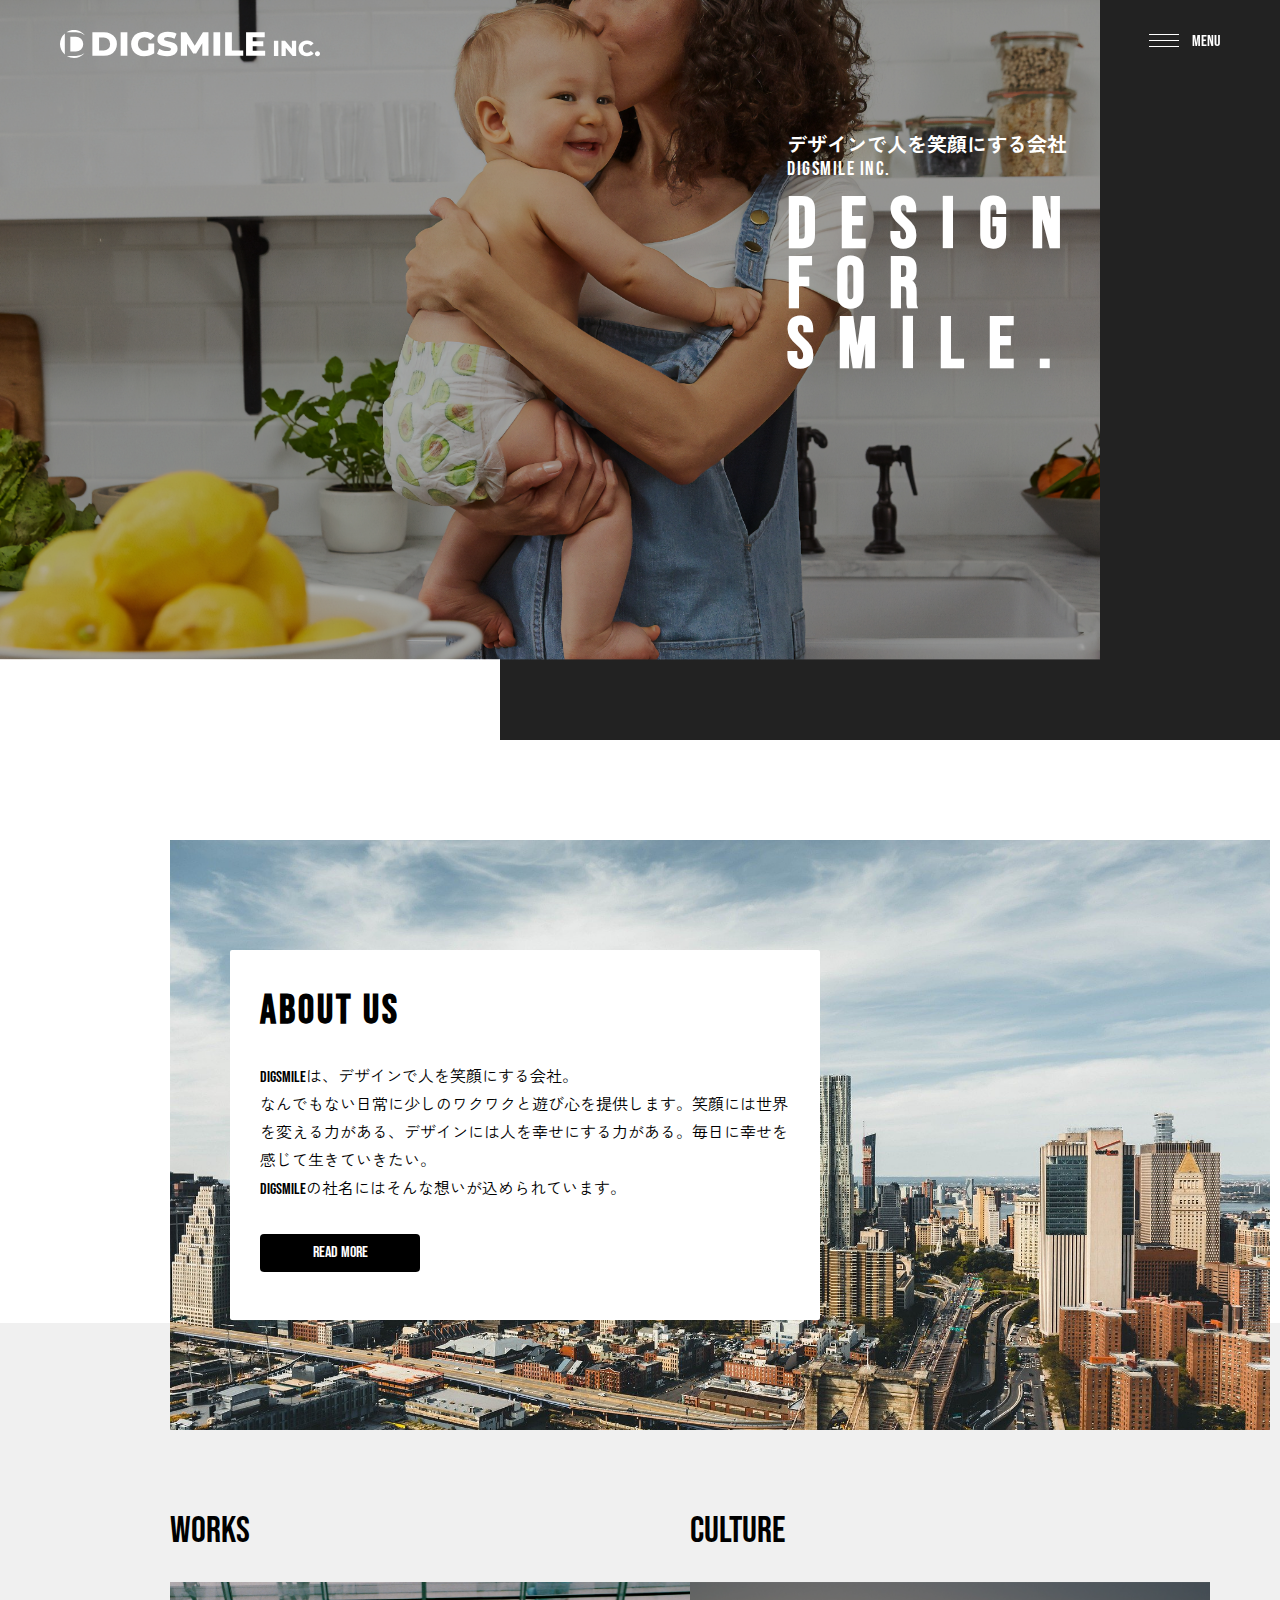
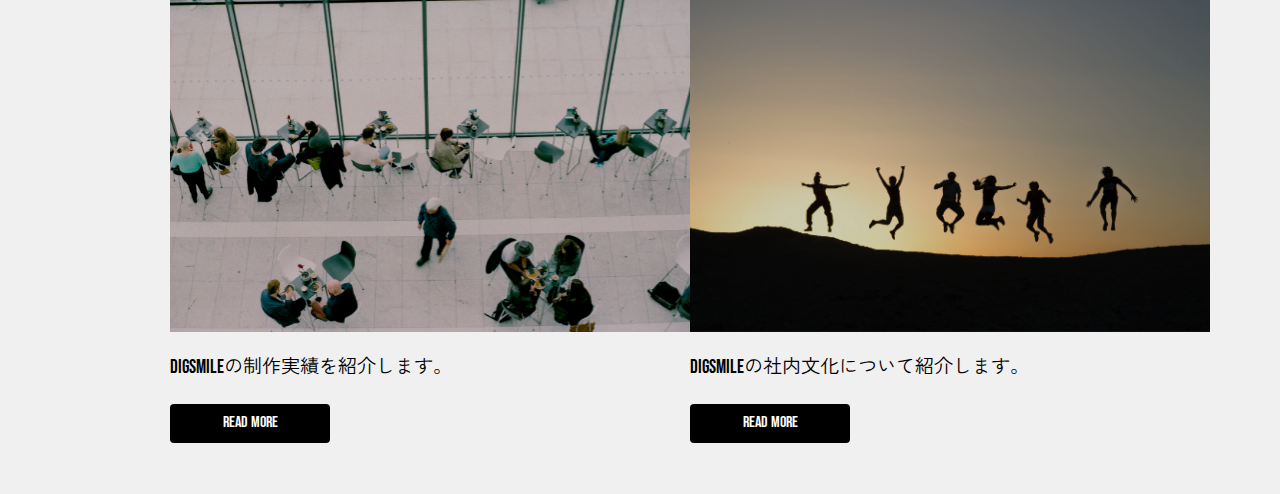
==== index.html @ 046fe5c2 "worksとcultureの完了" ====
<!DOCTYPE html>
<html lang="ja">
<head>
  <meta charset="UTF-8">
  <meta http-equiv="X-UA-Compatible" content="IE=edge">
  <meta name="viewport" content="width=device-width, initial-scale=1.0">
  <link rel="stylesheet" href="css/destyle.css">
  <link rel="stylesheet" href="css/style.css">
  <script src="https://ajax.googleapis.com/ajax/libs/jquery/3.4.1/jquery.min.js"></script>
  <link rel="preconnect" href="https://fonts.googleapis.com">
  <link rel="preconnect" href="https://fonts.gstatic.com" crossorigin>
  <link href="https://fonts.googleapis.com/css2?family=Bebas+Neue&family=Zen+Kaku+Gothic+New:wght@300&display=swap" rel="stylesheet">
  <script src="js/script.js"></script>
  <title></title>
</head>
<body>
  <header>
    <div id="header" class="header">
      <div class="site_logo">
        <img src="image/logo.svg" alt="">
      </div>
      <div class="menu">
        <div class="hanburger_menu" id="hanburger_menu">
          <span></span>
          <span></span>
          <span></span>
        </div>
        <p>MENU</p>
      </div>
    </div>
  </header>
  <section id="mainvisual" class="mainvisual">
    <div class="mainvisual_left_img">
      <div class="mainvisual_img">
        <img src="image/the-honest-company-uM-WXMr-3.png" alt="">
      </div>
    </div>
    <div class="mainvisual_right">
    </div>
    <div class="mainvisual_text" id="mainvisual_text">
      <p>デザインで人を笑顔にする会社</p>
      <p>DIGSMILE INC.</p>
      <h1>
        DESIGN<br>
        FOR<br>
        SMILE.
      </h1>
    </div>
  </section>
  <main>
    <section id="about" class="about">
      <div class="about_cotainer">
        <div class="about_content">
          <h1>ABOUT US</h1>
          <p>
            DIGSMILEは、デザインで人を笑顔にする会社。<br>
            なんでもない日常に少しのワクワクと遊び心を提供します。笑顔には世界を変える力がある、デザインには人を幸せにする力がある。毎日に幸せを感じて生きていきたい。<br>
            DIGSMILEの社名にはそんな想いが込められています。
          </p>
          <a href="">READ MORE</a>
        </div>
      </div>
      <div class="backgroud_beige"></div>
    </section>
    <section id="works_culture" class="works_culture">
      <div class="works_culture_content">
        <div class="works">
          <h1>WORKS</h1>
          <a href="" class="image_a" id="image_a"><img src="image/work.svg" alt=""></a>
          <p>DIGSMILEの制作実績を紹介します。</p>
          <a href="" class="read_more_btn" id="read_more_btn">READ MORE</a>
        </div>
        <div class="culture">
          <h1>CULTURE</h1>
          <a href="" class="image_a" id="image_a"><img src="image/culture.svg" alt=""></a>
          <p>DIGSMILEの社内文化について紹介します。</p>
          <a href="" class="read_more_btn" id="read_more_btn">READ MORE</a>
        </div>
      </div>
    </section>
  </main>
</body>
</html>
---- css/destyle.css ----
/*! destyle.css v4.0.0 | MIT License | https://github.com/nicolas-cusan/destyle.css */

/* Reset box-model and set borders */
/* ============================================ */

*,
::before,
::after {
  box-sizing: border-box;
  border-style: solid;
  border-width: 0;
}

/* Document */
/* ============================================ */

/**
 * 1. Correct the line height in all browsers.
 * 2. Prevent adjustments of font size after orientation changes in iOS.
 * 3. Remove gray overlay on links for iOS.
 */

html {
  line-height: 1.15; /* 1 */
  -webkit-text-size-adjust: 100%; /* 2 */
  -webkit-tap-highlight-color: transparent; /* 3*/
}

/* Sections */
/* ============================================ */

/**
 * Remove the margin in all browsers.
 */

body {
  margin: 0;
}

/**
 * Render the `main` element consistently in IE.
 */

main {
  display: block;
}

/* Vertical rhythm */
/* ============================================ */

p,
table,
blockquote,
address,
pre,
iframe,
form,
figure,
dl {
  margin: 0;
}

/* Headings */
/* ============================================ */

h1,
h2,
h3,
h4,
h5,
h6 {
  font-size: inherit;
  font-weight: inherit;
  margin: 0;
}

/* Lists (enumeration) */
/* ============================================ */

ul,
ol {
  margin: 0;
  padding: 0;
  list-style: none;
}

/* Lists (definition) */
/* ============================================ */

dt {
  font-weight: bold;
}

dd {
  margin-left: 0;
}

/* Grouping content */
/* ============================================ */

/**
 * 1. Add the correct box sizing in Firefox.
 * 2. Show the overflow in Edge and IE.
 */

hr {
  box-sizing: content-box; /* 1 */
  height: 0; /* 1 */
  overflow: visible; /* 2 */
  border-top-width: 1px;
  margin: 0;
  clear: both;
  color: inherit;
}

/**
 * 1. Correct the inheritance and scaling of font size in all browsers.
 * 2. Correct the odd `em` font sizing in all browsers.
 */

pre {
  font-family: monospace, monospace; /* 1 */
  font-size: inherit; /* 2 */
}

address {
  font-style: inherit;
}

/* Text-level semantics */
/* ============================================ */

/**
 * Remove the gray background on active links in IE 10.
 */

a {
  background-color: transparent;
  text-decoration: none;
  color: inherit;
}

/**
 * 1. Remove the bottom border in Chrome 57-
 * 2. Add the correct text decoration in Chrome, Edge, IE, Opera, and Safari.
 */

abbr[title] {
  text-decoration: underline dotted; /* 2 */
}

/**
 * Add the correct font weight in Chrome, Edge, and Safari.
 */

b,
strong {
  font-weight: bolder;
}

/**
 * 1. Correct the inheritance and scaling of font size in all browsers.
 * 2. Correct the odd `em` font sizing in all browsers.
 */

code,
kbd,
samp {
  font-family: monospace, monospace; /* 1 */
  font-size: inherit; /* 2 */
}

/**
 * Add the correct font size in all browsers.
 */

small {
  font-size: 80%;
}

/**
 * Prevent `sub` and `sup` elements from affecting the line height in
 * all browsers.
 */

sub,
sup {
  font-size: 75%;
  line-height: 0;
  position: relative;
  vertical-align: baseline;
}

sub {
  bottom: -0.25em;
}

sup {
  top: -0.5em;
}

/* Replaced content */
/* ============================================ */

/**
 * Prevent vertical alignment issues.
 */

svg,
img,
embed,
object,
iframe {
  vertical-align: bottom;
}

/* Forms */
/* ============================================ */

/**
 * Reset form fields to make them styleable.
 * 1. Make form elements stylable across systems iOS especially.
 * 2. Inherit text-transform from parent.
 */

button,
input,
optgroup,
select,
textarea {
  -webkit-appearance: none; /* 1 */
  appearance: none;
  vertical-align: middle;
  color: inherit;
  font: inherit;
  background: transparent;
  padding: 0;
  margin: 0;
  border-radius: 0;
  text-align: inherit;
  text-transform: inherit; /* 2 */
}

/**
 * Correct cursors for clickable elements.
 */

button,
[type="button"],
[type="reset"],
[type="submit"] {
  cursor: pointer;
}

button:disabled,
[type="button"]:disabled,
[type="reset"]:disabled,
[type="submit"]:disabled {
  cursor: default;
}

/**
 * Improve outlines for Firefox and unify style with input elements & buttons.
 */

:-moz-focusring {
  outline: auto;
}

select:disabled {
  opacity: inherit;
}

/**
 * Remove padding
 */

option {
  padding: 0;
}

/**
 * Reset to invisible
 */

fieldset {
  margin: 0;
  padding: 0;
  min-width: 0;
}

legend {
  padding: 0;
}

/**
 * Add the correct vertical alignment in Chrome, Firefox, and Opera.
 */

progress {
  vertical-align: baseline;
}

/**
 * Remove the default vertical scrollbar in IE 10+.
 */

textarea {
  overflow: auto;
}

/**
 * Correct the cursor style of increment and decrement buttons in Chrome.
 */

[type="number"]::-webkit-inner-spin-button,
[type="number"]::-webkit-outer-spin-button {
  height: auto;
}

/**
 * Correct the outline style in Safari.
 */

[type="search"] {
  outline-offset: -2px; /* 1 */
}

/**
 * Remove the inner padding in Chrome and Safari on macOS.
 */

[type="search"]::-webkit-search-decoration {
  -webkit-appearance: none;
}

/**
 * 1. Correct the inability to style clickable types in iOS and Safari.
 * 2. Fix font inheritance.
 */

::-webkit-file-upload-button {
  -webkit-appearance: button; /* 1 */
  font: inherit; /* 2 */
}

/**
 * Fix appearance for Firefox
 */
[type="number"] {
  -moz-appearance: textfield;
}

/**
 * Clickable labels
 */

label[for] {
  cursor: pointer;
}

/* Interactive */
/* ============================================ */

/*
 * Add the correct display in Edge, IE 10+, and Firefox.
 */

details {
  display: block;
}

/*
 * Add the correct display in all browsers.
 */

summary {
  display: list-item;
}

/*
 * Remove outline for editable content.
 */

[contenteditable]:focus {
  outline: auto;
}

/* Tables */
/* ============================================ */

/**
1. Correct table border color inheritance in all Chrome and Safari.
*/

table {
  border-color: inherit; /* 1 */
  border-collapse: collapse;
}

caption {
  text-align: left;
}

td,
th {
  vertical-align: top;
  padding: 0;
}

th {
  text-align: left;
  font-weight: bold;
}
---- css/style.css ----
body {
  font-family: "Bebas Neue", "Zen Kaku Gothic New", sans-serif, cursive;
}

.header {
  display: flex;
  position: fixed;
  z-index: 20;
  width: 100%;
  padding: 30px 60px;
}
.header .menu {
  width: 74px;
  margin-left: auto;
  display: flex;
}
.header .menu .hanburger_menu {
  display: block;
  width: 30px;
  height: 20px;
  position: relative;
  transition: 0.5s;
}
.header .menu .hanburger_menu span {
  width: 30px;
  height: 1px;
  background-color: #fff;
  position: absolute;
  left: 3px;
}
.header .menu .hanburger_menu span:nth-child(1) {
  top: 4px;
}
.header .menu .hanburger_menu span:nth-child(2) {
  top: 10px;
}
.header .menu .hanburger_menu span:nth-child(3) {
  top: 16px;
}
.header .menu p {
  line-height: 24px;
  height: 30px;
  color: white;
  margin-left: 16px;
}

.mainvisual {
  position: relative;
}
.mainvisual .mainvisual_left_img {
  width: 1100px;
  height: 740px;
  position: relative;
  z-index: 10;
  overflow: hidden;
}
.mainvisual .mainvisual_left_img .mainvisual_img {
  position: relative;
  width: 100%;
  height: 659px;
}
.mainvisual .mainvisual_left_img .mainvisual_img img {
  width: 100%;
  transform: scale(1.13);
  object-position: left 0px top 33px;
  position: relative;
}
.mainvisual .mainvisual_left_img .mainvisual_img::after {
  content: "";
  position: absolute;
  top: 0;
  left: 0;
  right: 0;
  bottom: 0;
  background-color: rgba(0, 0, 0, 0.3);
}
.mainvisual .mainvisual_right {
  z-index: 9;
  position: absolute;
  background: #222222;
  width: 780px;
  height: 740px;
  right: 0;
  top: 0;
}
.mainvisual .mainvisual_text {
  margin-top: 135px;
  margin-right: 194px;
  position: absolute;
  z-index: 11;
  color: white;
  right: 0;
  top: 0;
}
.mainvisual .mainvisual_text p:nth-child(1) {
  font-size: 1.25rem;
  font-weight: bold;
}
.mainvisual .mainvisual_text p:nth-child(2) {
  margin-bottom: 15px;
  font-size: 1.25rem;
  letter-spacing: 1.5px;
}
.mainvisual .mainvisual_text h1 {
  font-size: 4.5rem;
  line-height: 60px;
  letter-spacing: 24px;
  font-weight: revert;
}

.about {
  padding: 0 170px;
  margin-top: 100px;
  position: relative;
}
.about .about_cotainer {
  background-image: url("../image/skyline-4582510_1920.png");
  width: 1100px;
  height: 590px;
  padding: 110px 60px 0 60px;
}
.about .about_cotainer .about_content {
  border-radius: 2px;
  padding: 38px 30px;
  width: 590px;
  height: 370px;
  background: white;
}
.about .about_cotainer .about_content h1 {
  font-size: 2.5rem;
  letter-spacing: 3px;
  font-weight: revert;
  margin-bottom: 30px;
}
.about .about_cotainer .about_content p {
  margin-bottom: 30px;
  line-height: 28px;
}
.about .about_cotainer .about_content a {
  border-radius: 4px;
  width: 160px;
  background: black;
  color: white;
  display: block;
  padding: 10px 0;
  text-align: center;
}
.about .backgroud_beige {
  position: absolute;
  width: 1440px;
  height: 771px;
  background: #F0F0F0;
  left: 0;
  top: 483px;
  z-index: -1;
}

.works_culture {
  padding: 80px 170px 0 170px;
}
.works_culture .works_culture_content {
  display: flex;
  justify-content: space-between;
}
.works_culture .works_culture_content .works h1, .works_culture .works_culture_content .culture h1 {
  font-size: 2.3rem;
  margin-bottom: 30px;
}
.works_culture .works_culture_content .works p, .works_culture .works_culture_content .culture p {
  margin: 25px 0;
  font-size: 1.2rem;
}
.works_culture .works_culture_content .read_more_btn {
  border-radius: 4px;
  width: 160px;
  background: black;
  color: white;
  display: block;
  padding: 10px 0;
  text-align: center;
}/*# sourceMappingURL=style.css.map */
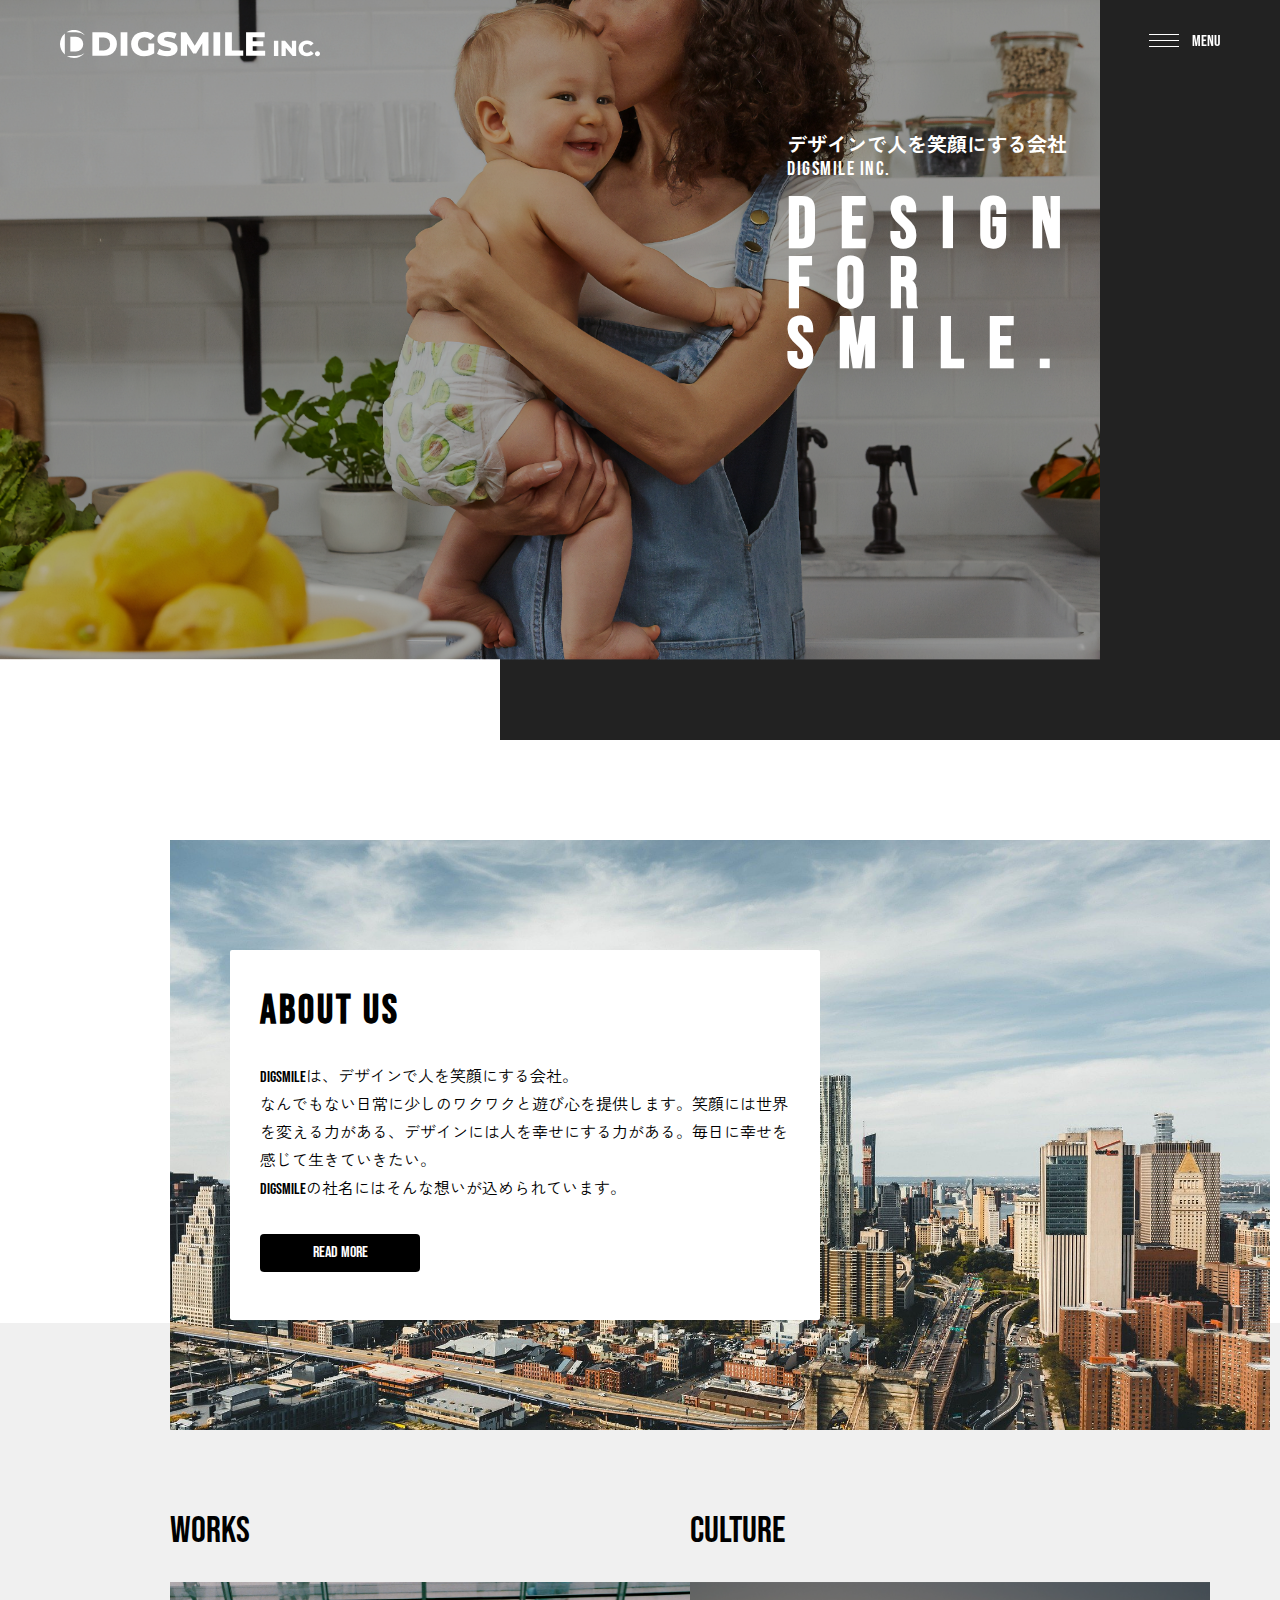
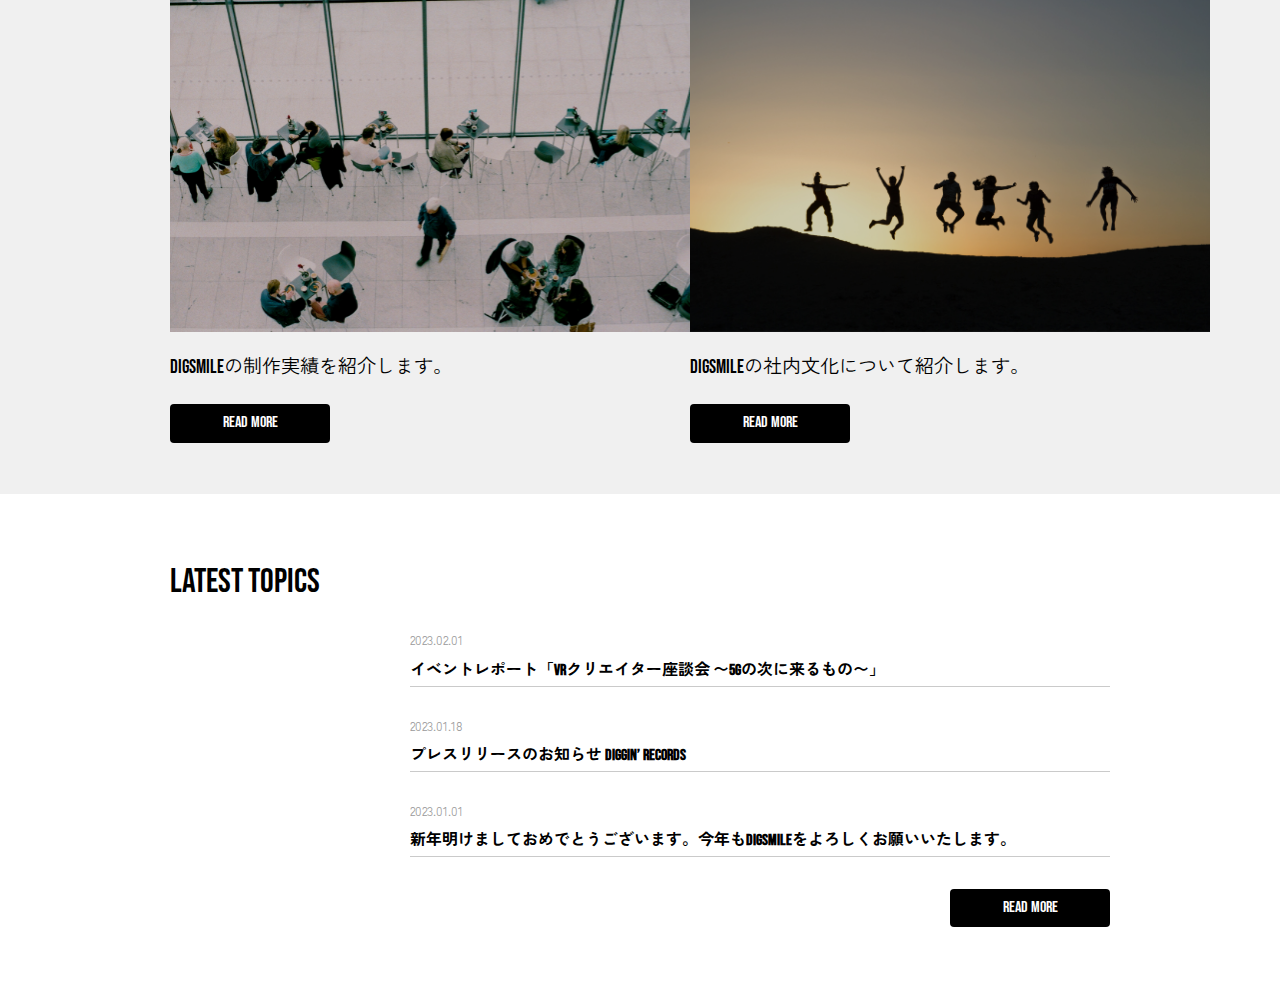
==== commit 5fdcb087: "topicsの部分完成" ====
--- a/index.html
+++ b/index.html
@@ -78,6 +78,24 @@
         </div>
       </div>
     </section>
+    <section id="latest_topics" class="latest_topics">
+      <h1 class="latest_topics_title">LATEST TOPICS</h1>
+      <div class="topics">
+        <div class="topic">
+          <p class="date">2023.02.01</p>
+          <p class="topic_content">イベントレポート「VRクリエイター座談会 〜5Gの次に来るもの〜」</p>
+        </div>
+        <div class="topic">
+          <p class="date">2023.01.18</p>
+          <p class="topic_content">プレスリリースのお知らせ DIGGIN’ RECORDS</p>
+        </div>
+        <div class="topic">
+          <p class="date">2023.01.01</p>
+          <p class="topic_content">新年明けましておめでとうございます。今年もDIGSMILEをよろしくお願いいたします。</p>
+        </div>
+      </div>
+      <a href="" class="read_more_btn">READ MORE</a>
+    </section>
   </main>
 </body>
 </html>--- a/css/style.css
+++ b/css/style.css
@@ -178,4 +178,39 @@
   display: block;
   padding: 10px 0;
   text-align: center;
+}
+
+.latest_topics {
+  padding: 120px 170px 60px 170px;
+}
+.latest_topics .latest_topics_title {
+  font-size: 2.1rem;
+  margin-bottom: 32px;
+}
+.latest_topics .topics {
+  width: 700px;
+  text-align: left;
+  margin-left: auto;
+}
+.latest_topics .topics .date {
+  font-family: "Zen Kaku Gothic New";
+  color: #999999;
+  margin-bottom: 14px;
+  font-size: 0.8rem;
+}
+.latest_topics .topics .topic_content {
+  padding-bottom: 5px;
+  font-weight: bold;
+  border-bottom: 1px solid #cacaca;
+  margin-bottom: 32px;
+}
+.latest_topics .read_more_btn {
+  margin-left: auto;
+  border-radius: 4px;
+  width: 160px;
+  background: black;
+  color: white;
+  display: block;
+  padding: 10px 0;
+  text-align: center;
 }/*# sourceMappingURL=style.css.map */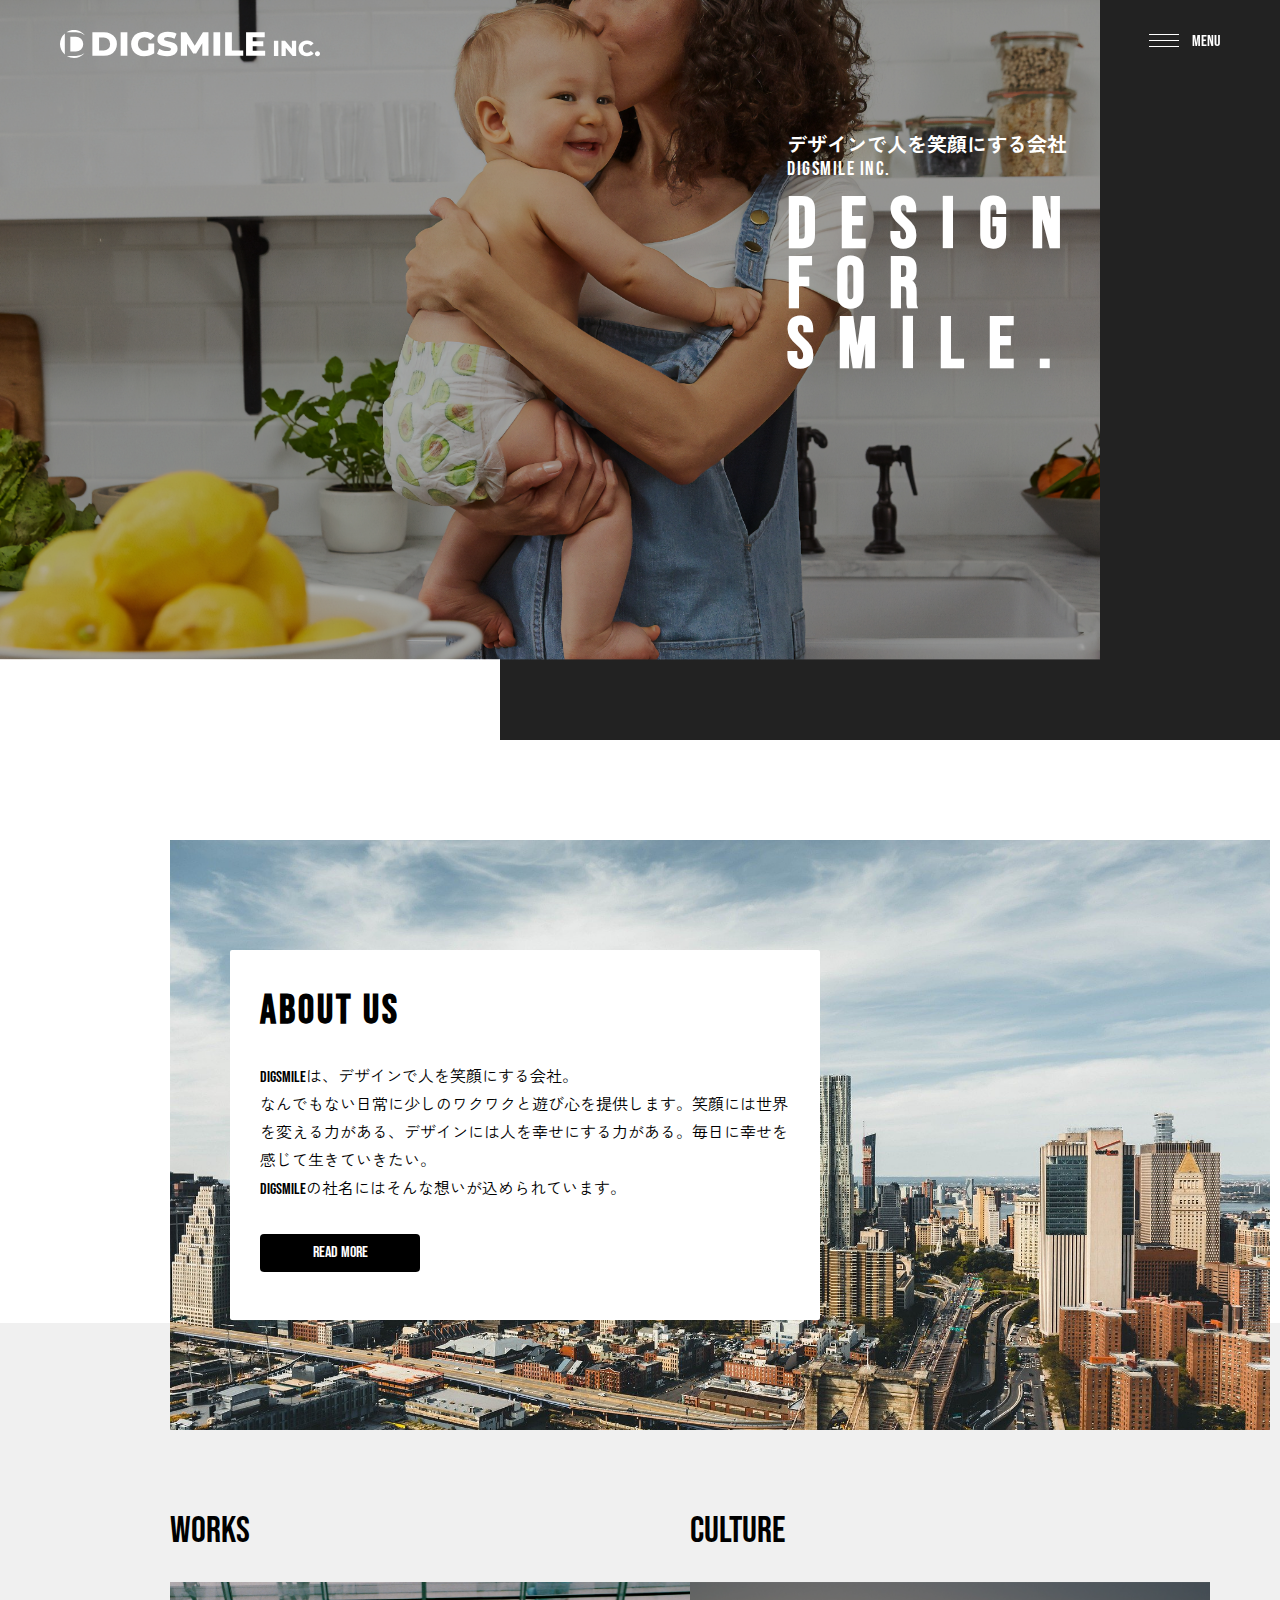
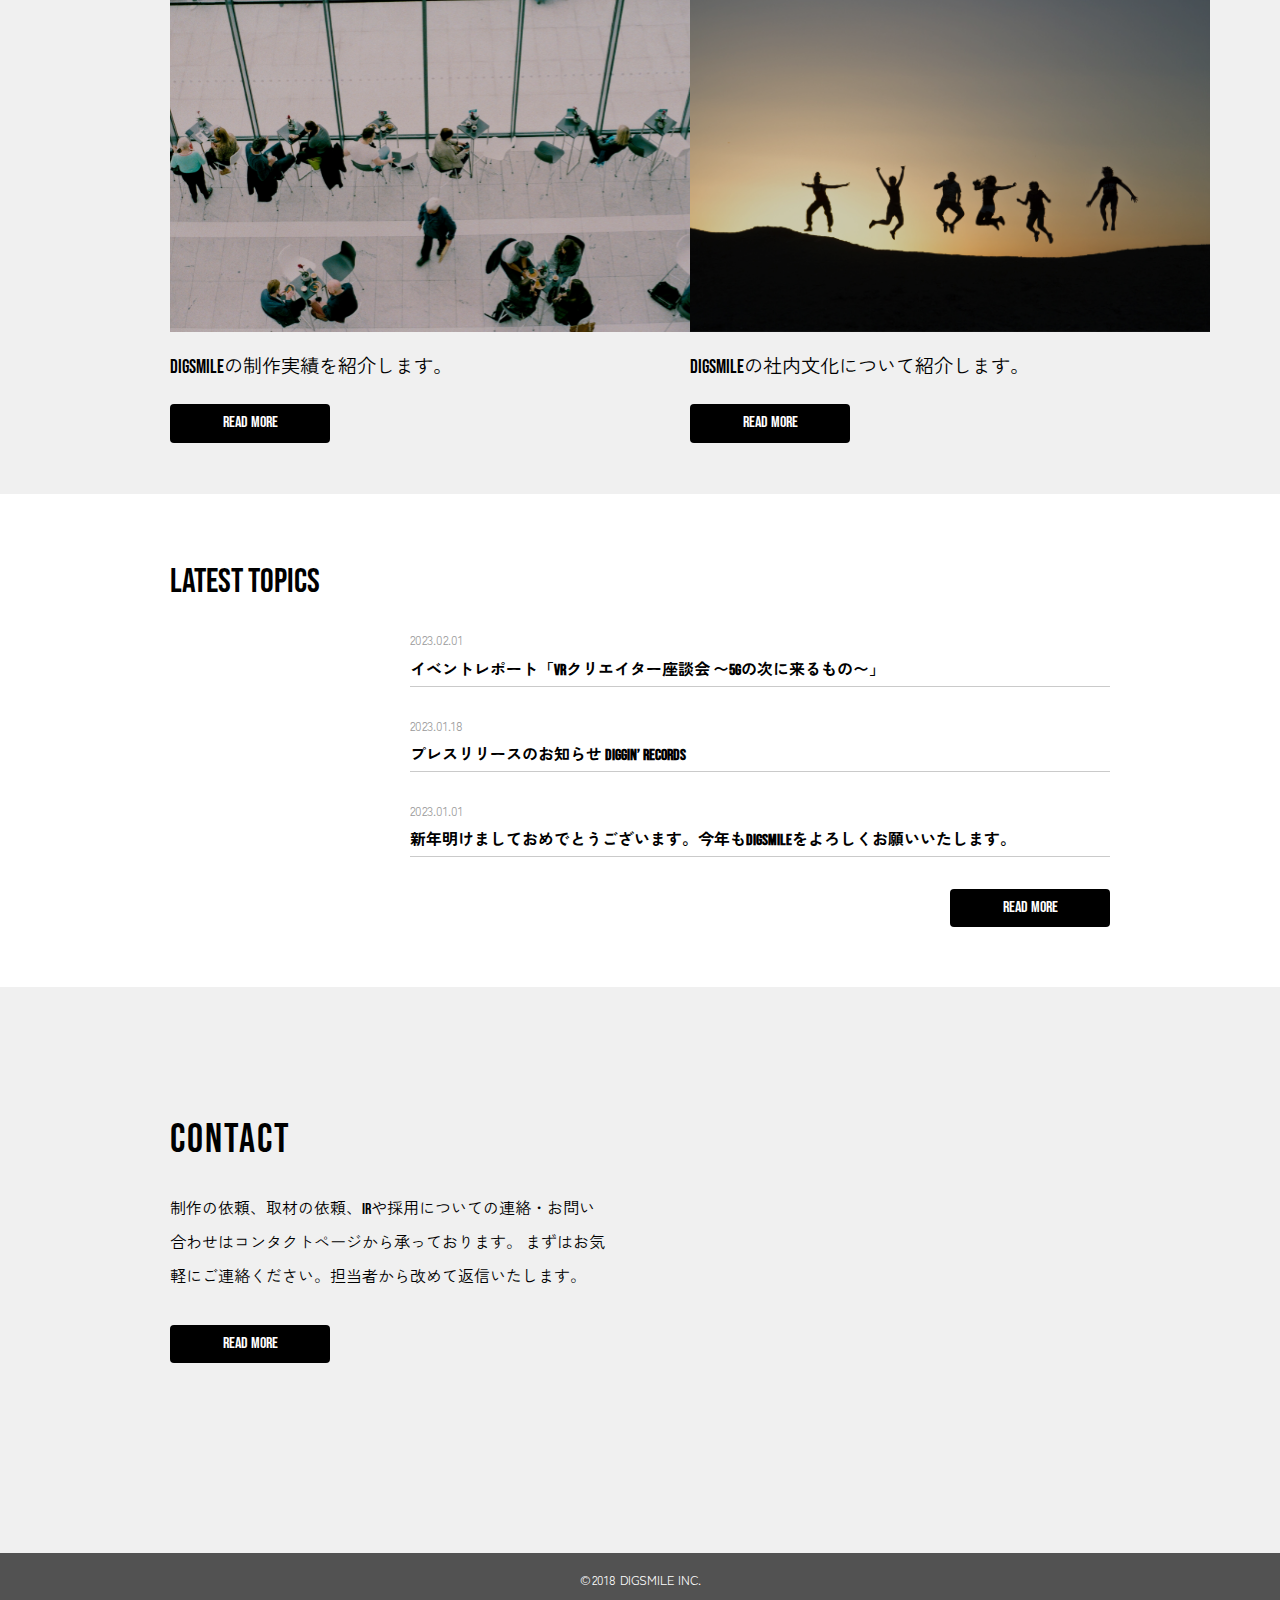
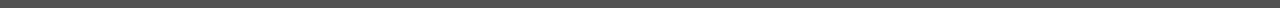
==== commit ee5c13cd: "contact部分の完成部分の完成" ====
--- a/index.html
+++ b/index.html
@@ -57,7 +57,7 @@
             なんでもない日常に少しのワクワクと遊び心を提供します。笑顔には世界を変える力がある、デザインには人を幸せにする力がある。毎日に幸せを感じて生きていきたい。<br>
             DIGSMILEの社名にはそんな想いが込められています。
           </p>
-          <a href="">READ MORE</a>
+          <a href="" class="read_more_btn">READ MORE</a>
         </div>
       </div>
       <div class="backgroud_beige"></div>
@@ -96,6 +96,22 @@
       </div>
       <a href="" class="read_more_btn">READ MORE</a>
     </section>
+    <section id="contact" class="contact">
+      <div class="contact_left">
+        <h1>CONTACT</h1>
+        <p>制作の依頼、取材の依頼、IRや採用についての連絡・お問い合わせはコンタクトページから承っております。
+          まずはお気軽にご連絡ください。担当者から改めて返信いたします。</p>
+          <a href="" class="read_more_btn">READ MORE</a>
+      </div>
+      <div class="contact_right">
+        <img src="image/contact_img.svg" alt="">
+      </div>
+    </section>
   </main>
+  <footer>
+    <div id="footer" class="footer">
+      <p>©2018 DIGSMILE INC.</p>
+    </div>
+  </footer>
 </body>
 </html>--- a/css/style.css
+++ b/css/style.css
@@ -213,4 +213,42 @@
   display: block;
   padding: 10px 0;
   text-align: center;
+}
+
+.contact {
+  padding: 60px 170px 120px 170px;
+  background: #F0F0F0;
+  display: flex;
+  justify-content: space-between;
+}
+.contact .contact_left {
+  width: 440px;
+  padding: 70px 0;
+}
+.contact .contact_left h1 {
+  font-size: 2.5rem;
+  letter-spacing: 2px;
+  margin-bottom: 30px;
+}
+.contact .contact_left P {
+  margin-bottom: 30px;
+  line-height: 34px;
+}
+.contact .contact_left a {
+  border-radius: 4px;
+  width: 160px;
+  background: black;
+  color: white;
+  display: block;
+  padding: 10px 0;
+  text-align: center;
+}
+
+.footer p {
+  text-align: center;
+  padding: 20px 0;
+  background: #525252;
+  color: white;
+  font-family: "Zen Kaku Gothic New";
+  font-size: 0.8rem;
 }/*# sourceMappingURL=style.css.map */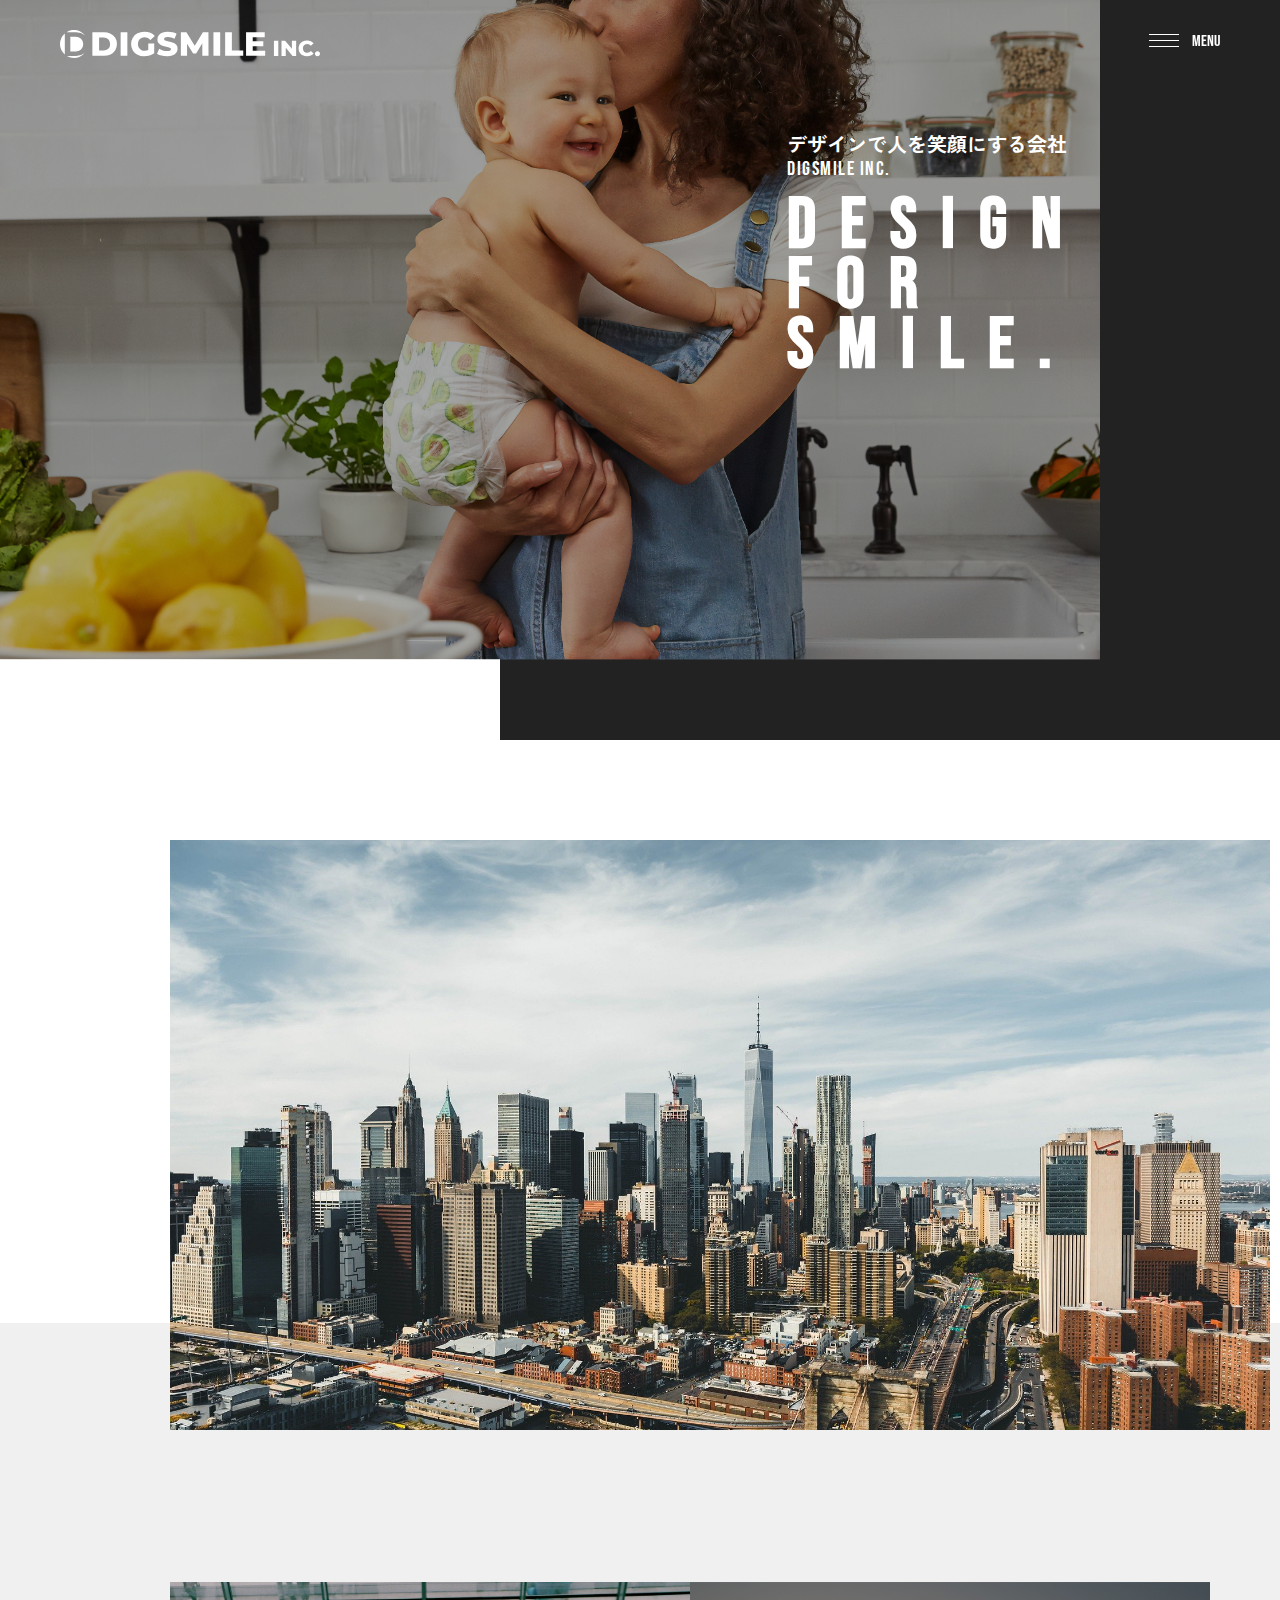
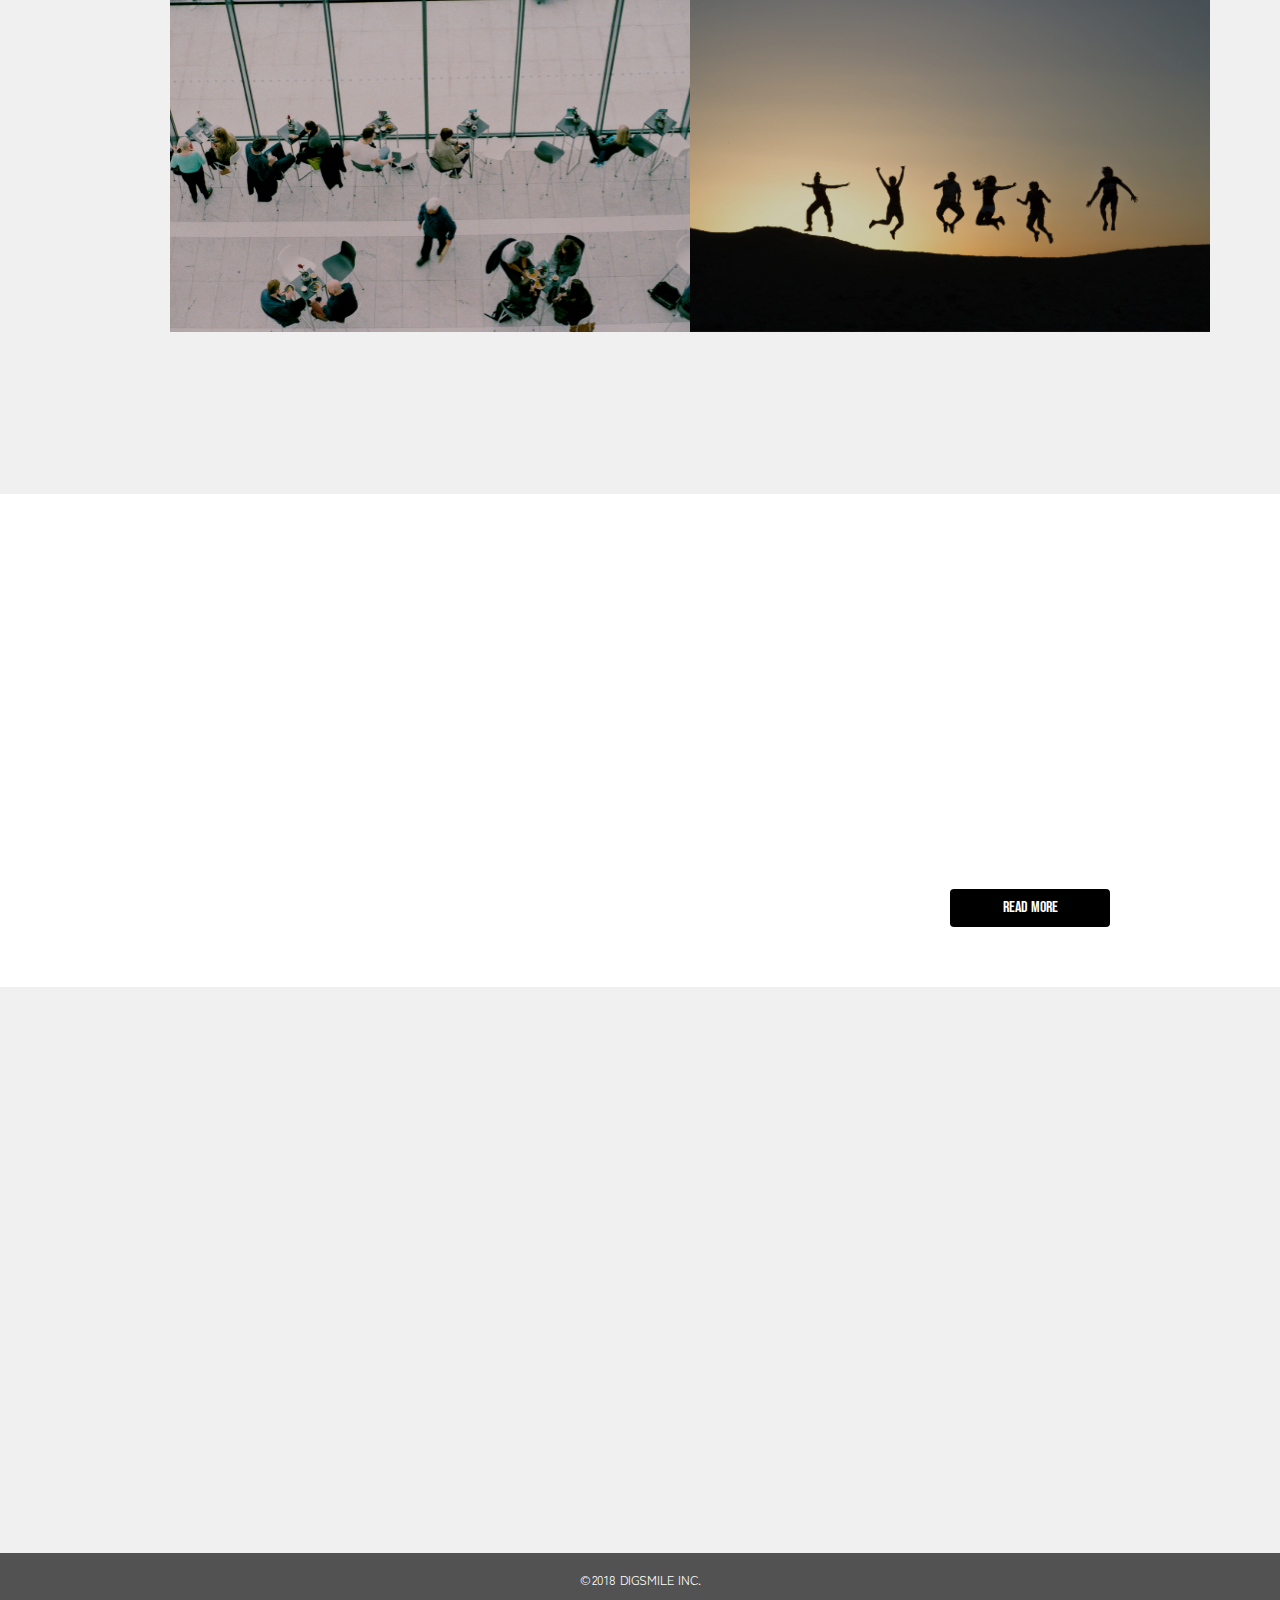
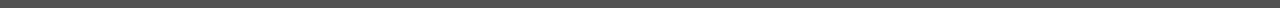
==== commit 5cce55f0: "アニメーションの実装終了" ====
--- a/index.html
+++ b/index.html
@@ -10,14 +10,15 @@
   <link rel="preconnect" href="https://fonts.googleapis.com">
   <link rel="preconnect" href="https://fonts.gstatic.com" crossorigin>
   <link href="https://fonts.googleapis.com/css2?family=Bebas+Neue&family=Zen+Kaku+Gothic+New:wght@300&display=swap" rel="stylesheet">
-  <script src="js/script.js"></script>
+  <script src="js/hanburger/hanburger_menu.js"></script>
+  <script src="js/scroll/scroll.js"></script>
   <title></title>
 </head>
 <body>
   <header>
     <div id="header" class="header">
       <div class="site_logo">
-        <img src="image/logo.svg" alt="">
+        <a href="index.html"><img src="image/logo.svg" alt=""></a>
       </div>
       <div class="menu">
         <div class="hanburger_menu" id="hanburger_menu">
@@ -27,6 +28,17 @@
         </div>
         <p>MENU</p>
       </div>
+      <div class="mask_menu" id="mask_menu">
+        <img src="image/menu_logo.svg" alt="">
+        <ul>
+          <li><a href="#about_main" id="about">ABOUT US</a></li>
+          <li><a href="#works_culture" id="works">WORKS</a></li>
+          <li><a href="#works_culture" id="culture">CULTURE</a></li>
+          <li><a href="#latest_topics" id="topics">TOPICS</a></li>
+          <li><a href="#contact" id="contact">CONTACT</a></li>
+        </ul>
+      </div>
+      <div class="mask" id="mask"></div>
     </div>
   </header>
   <section id="mainvisual" class="mainvisual">
@@ -48,31 +60,31 @@
     </div>
   </section>
   <main>
-    <section id="about" class="about">
-      <div class="about_cotainer">
-        <div class="about_content">
+    <section id="about_main" class="about">
+      <div class="about_cotainer" id="about_cotainer">
+        <div class="about_content" id="about_content">
           <h1>ABOUT US</h1>
           <p>
             DIGSMILEは、デザインで人を笑顔にする会社。<br>
             なんでもない日常に少しのワクワクと遊び心を提供します。笑顔には世界を変える力がある、デザインには人を幸せにする力がある。毎日に幸せを感じて生きていきたい。<br>
             DIGSMILEの社名にはそんな想いが込められています。
           </p>
-          <a href="" class="read_more_btn">READ MORE</a>
+          <a href="about.html" class="read_more_btn">READ MORE</a>
         </div>
       </div>
       <div class="backgroud_beige"></div>
     </section>
     <section id="works_culture" class="works_culture">
       <div class="works_culture_content">
-        <div class="works">
+        <div class="works" id="works_title">
           <h1>WORKS</h1>
-          <a href="" class="image_a" id="image_a"><img src="image/work.svg" alt=""></a>
+          <a href="" class="image_a"><img src="image/work.svg" alt=""></a>
           <p>DIGSMILEの制作実績を紹介します。</p>
           <a href="" class="read_more_btn" id="read_more_btn">READ MORE</a>
         </div>
-        <div class="culture">
+        <div class="culture" id="culture_title">
           <h1>CULTURE</h1>
-          <a href="" class="image_a" id="image_a"><img src="image/culture.svg" alt=""></a>
+          <a href="" class="image_a"><img src="image/culture.svg" alt=""></a>
           <p>DIGSMILEの社内文化について紹介します。</p>
           <a href="" class="read_more_btn" id="read_more_btn">READ MORE</a>
         </div>
@@ -96,12 +108,12 @@
       </div>
       <a href="" class="read_more_btn">READ MORE</a>
     </section>
-    <section id="contact" class="contact">
+    <section id="contact_main" class="contact">
       <div class="contact_left">
         <h1>CONTACT</h1>
         <p>制作の依頼、取材の依頼、IRや採用についての連絡・お問い合わせはコンタクトページから承っております。
           まずはお気軽にご連絡ください。担当者から改めて返信いたします。</p>
-          <a href="" class="read_more_btn">READ MORE</a>
+          <a href="contact.html" class="read_more_btn">READ MORE</a>
       </div>
       <div class="contact_right">
         <img src="image/contact_img.svg" alt="">
--- a/css/destyle.css
+++ b/css/destyle.css
@@ -255,9 +255,6 @@
 button:disabled,
 [type="button"]:disabled,
 [type="reset"]:disabled,
-[type="submit"]:disabled {
-  cursor: default;
-}
 
 /**
  * Improve outlines for Firefox and unify style with input elements & buttons.
@@ -333,6 +330,14 @@
 [type="search"]::-webkit-search-decoration {
   -webkit-appearance: none;
 }
+input[type=checkbox]
+{
+  -webkit-appearance:checkbox;
+}
+input[type=radio]
+{
+  -webkit-appearance:checkbox;
+}
 
 /**
  * 1. Correct the inability to style clickable types in iOS and Safari.
@@ -340,7 +345,6 @@
  */
 
 ::-webkit-file-upload-button {
-  -webkit-appearance: button; /* 1 */
   font: inherit; /* 2 */
 }
 
--- a/css/style.css
+++ b/css/style.css
@@ -8,17 +8,20 @@
   z-index: 20;
   width: 100%;
   padding: 30px 60px;
+  transition: 0.5s;
 }
 .header .menu {
   width: 74px;
   margin-left: auto;
   display: flex;
+  z-index: 6;
 }
 .header .menu .hanburger_menu {
   display: block;
   width: 30px;
   height: 20px;
   position: relative;
+  cursor: pointer;
   transition: 0.5s;
 }
 .header .menu .hanburger_menu span {
@@ -30,18 +33,88 @@
 }
 .header .menu .hanburger_menu span:nth-child(1) {
   top: 4px;
+  transition: 0.5s;
 }
 .header .menu .hanburger_menu span:nth-child(2) {
   top: 10px;
+  transition: 0.5s;
 }
 .header .menu .hanburger_menu span:nth-child(3) {
   top: 16px;
+  transition: 0.5s;
+}
+.header .menu .hanburger_menu.active span:nth-child(1) {
+  transform: translateY(5px) rotate(35deg);
+  transition: 0.5s;
+}
+.header .menu .hanburger_menu.active span:nth-child(2) {
+  opacity: 0;
+  transition: 0.5s;
+}
+.header .menu .hanburger_menu.active span:nth-child(3) {
+  transform: translateY(-7px) rotate(145deg);
+  transition: 0.5s;
 }
 .header .menu p {
   line-height: 24px;
   height: 30px;
   color: white;
   margin-left: 16px;
+}
+.header .mask_menu {
+  position: fixed;
+  width: 520px;
+  right: 0;
+  z-index: 5;
+  height: 100%;
+  top: 0;
+  background: rgba(34, 34, 34, 0.968627451);
+  text-align: center;
+  color: white;
+  padding-top: 180px;
+  pointer-events: none;
+  transform: translateX(1000px);
+  opacity: 0;
+  transition: 0.5s;
+  transition-delay: 0;
+}
+.header .mask_menu img {
+  margin-bottom: 19px;
+}
+.header .mask_menu ul {
+  font-size: 1.25rem;
+}
+.header .mask_menu ul li {
+  margin-bottom: 15px;
+  letter-spacing: 2.3px;
+}
+.header .mask_menu.active {
+  transform: translateX(0px);
+  opacity: 1;
+  transition: 0.5s;
+  transition-delay: 0;
+  pointer-events: visible;
+}
+.header .mask {
+  position: fixed;
+  background: rgba(0, 0, 0, 0.4);
+  top: 0;
+  bottom: 0;
+  right: 0;
+  left: 0;
+  z-index: -1;
+  pointer-events: none;
+  opacity: 0;
+}
+.header .mask.active {
+  opacity: 1;
+  z-index: 4;
+  pointer-events: visible;
+}
+
+.header.active {
+  transition: 0.5s;
+  background: rgba(55, 55, 55, 0.8196078431);
 }
 
 .mainvisual {
@@ -74,6 +147,16 @@
   bottom: 0;
   background-color: rgba(0, 0, 0, 0.3);
 }
+.mainvisual .mainvisual_left_img .main_visual_about {
+  height: 404px;
+}
+.mainvisual .mainvisual_left_img .main_visual_about img {
+  transform: scale(1.3);
+  height: 351px;
+}
+.mainvisual .mainvisual_left_img_about {
+  height: 463px;
+}
 .mainvisual .mainvisual_right {
   z-index: 9;
   position: absolute;
@@ -83,6 +166,9 @@
   right: 0;
   top: 0;
 }
+.mainvisual .mainvisual_right_about {
+  height: 463px;
+}
 .mainvisual .mainvisual_text {
   margin-top: 135px;
   margin-right: 194px;
@@ -106,6 +192,10 @@
   line-height: 60px;
   letter-spacing: 24px;
   font-weight: revert;
+}
+.mainvisual .mainvisual_text .about_visual_title {
+  letter-spacing: 14px;
+  margin-bottom: 10px;
 }
 
 .about {
@@ -125,6 +215,10 @@
   width: 590px;
   height: 370px;
   background: white;
+  transform: translateY(-100px);
+  opacity: 0;
+  transition: 3s;
+  transition-delay: 0;
 }
 .about .about_cotainer .about_content h1 {
   font-size: 2.5rem;
@@ -144,6 +238,12 @@
   display: block;
   padding: 10px 0;
   text-align: center;
+}
+.about .about_cotainer .about_content.active {
+  transform: translateY(0);
+  opacity: 1;
+  transition: 3s;
+  transition-delay: 0;
 }
 .about .backgroud_beige {
   position: absolute;
@@ -157,6 +257,7 @@
 
 .works_culture {
   padding: 80px 170px 0 170px;
+  overflow: hidden;
 }
 .works_culture .works_culture_content {
   display: flex;
@@ -165,10 +266,26 @@
 .works_culture .works_culture_content .works h1, .works_culture .works_culture_content .culture h1 {
   font-size: 2.3rem;
   margin-bottom: 30px;
+  transform: translateX(1500px);
+  transition: 2s;
+}
+.works_culture .works_culture_content .works.active h1, .works_culture .works_culture_content .culture.active h1 {
+  transform: translateX(0px);
+  transition: 2s;
 }
 .works_culture .works_culture_content .works p, .works_culture .works_culture_content .culture p {
   margin: 25px 0;
   font-size: 1.2rem;
+  transform: translateY(-100px);
+  opacity: 0;
+  transition: 1.3s;
+  transition-delay: 0.8s;
+}
+.works_culture .works_culture_content .works.active p, .works_culture .works_culture_content .culture.active p {
+  transform: translateY(0px);
+  opacity: 1;
+  transition: 1.3s;
+  transition-delay: 0.8s;
 }
 .works_culture .works_culture_content .read_more_btn {
   border-radius: 4px;
@@ -178,19 +295,40 @@
   display: block;
   padding: 10px 0;
   text-align: center;
+  transform: translateY(-100px);
+  opacity: 0;
+  transition: 1.3s;
+  transition-delay: 0.8s;
+}
+.works_culture .works_culture_content .works.active .read_more_btn, .works_culture .works_culture_content .culture.active .read_more_btn {
+  transform: translateY(0px);
+  opacity: 1;
+  transition: 1.3s;
+  transition-delay: 0.8s;
 }
 
 .latest_topics {
   padding: 120px 170px 60px 170px;
+  overflow: hidden;
 }
 .latest_topics .latest_topics_title {
   font-size: 2.1rem;
   margin-bottom: 32px;
+  transform: translateX(1500px);
+  transition: 2s;
+}
+.latest_topics.active .latest_topics_title {
+  transform: translateX(0px);
+  transition: 2s;
 }
 .latest_topics .topics {
   width: 700px;
   text-align: left;
   margin-left: auto;
+  transform: translateY(-100px);
+  opacity: 0;
+  transition: 1.3s;
+  transition-delay: 0.8s;
 }
 .latest_topics .topics .date {
   font-family: "Zen Kaku Gothic New";
@@ -204,6 +342,12 @@
   border-bottom: 1px solid #cacaca;
   margin-bottom: 32px;
 }
+.latest_topics.active .topics {
+  transform: translateY(0px);
+  opacity: 1;
+  transition: 1.3s;
+  transition-delay: 0.8s;
+}
 .latest_topics .read_more_btn {
   margin-left: auto;
   border-radius: 4px;
@@ -220,19 +364,27 @@
   background: #F0F0F0;
   display: flex;
   justify-content: space-between;
+  overflow: hidden;
 }
 .contact .contact_left {
   width: 440px;
   padding: 70px 0;
+  overflow: hidden;
 }
 .contact .contact_left h1 {
   font-size: 2.5rem;
   letter-spacing: 2px;
   margin-bottom: 30px;
+  transform: translateX(1500px);
+  transition: 2s;
 }
 .contact .contact_left P {
   margin-bottom: 30px;
   line-height: 34px;
+  transform: translateY(-100px);
+  opacity: 0;
+  transition: 1.3s;
+  transition-delay: 0.8s;
 }
 .contact .contact_left a {
   border-radius: 4px;
@@ -242,6 +394,27 @@
   display: block;
   padding: 10px 0;
   text-align: center;
+  transform: translateY(-100px);
+  opacity: 0;
+  transition: 1.3s;
+  transition-delay: 0.8s;
+}
+
+.contact.active .contact_left h1 {
+  transform: translateX(0px);
+  transition: 2s;
+}
+.contact.active .contact_left p {
+  transform: translateY(0px);
+  opacity: 1;
+  transition: 1.3s;
+  transition-delay: 1s;
+}
+.contact.active .contact_left a {
+  transform: translateY(0px);
+  opacity: 1;
+  transition: 1.3s;
+  transition-delay: 1s;
 }
 
 .footer p {
@@ -251,4 +424,215 @@
   color: white;
   font-family: "Zen Kaku Gothic New";
   font-size: 0.8rem;
+}
+
+.vision {
+  padding: 120px 629px 120px 396px;
+  transform: translateY(-200px);
+  opacity: 0;
+  transition: 1.3s;
+  transition-delay: 0;
+}
+.vision .vision_title {
+  font-size: 2.15rem;
+  letter-spacing: 2px;
+  margin-bottom: 15px;
+}
+.vision p:first-of-type {
+  font-weight: bold;
+  font-family: fantasy;
+  margin-bottom: 15px;
+}
+
+.vision.active {
+  transform: translateY(0px);
+  opacity: 1;
+  transition: 1.3s;
+  transition-delay: 0;
+}
+
+.ceo_message {
+  padding: 0px 170px;
+  display: flex;
+  position: relative;
+  transform: translateY(-200px);
+  opacity: 0;
+  transition: 1.3s;
+  transition-delay: 0;
+}
+.ceo_message img {
+  position: absolute;
+}
+.ceo_message .ceo_message_right {
+  margin-left: auto;
+  background: #F0F0F0;
+  height: 756px;
+  margin-top: 146px;
+  width: 770px;
+  padding: 120px 120px 120px 171px;
+  border-radius: 3px;
+  margin-bottom: 120px;
+}
+.ceo_message .ceo_message_right h1 {
+  font-size: 3rem;
+  letter-spacing: 3px;
+  margin-bottom: 40px;
+}
+.ceo_message .ceo_message_right p {
+  line-height: 29px;
+}
+
+.ceo_message.active {
+  transform: translateY(0px);
+  opacity: 1;
+  transition: 1.3s;
+  transition-delay: 0;
+}
+
+.company {
+  padding: 0 170px;
+  margin-bottom: 120px;
+  transform: translateY(-200px);
+  opacity: 0;
+  transition: 1.3s;
+  transition-delay: 0;
+}
+.company h1 {
+  font-size: 2.5rem;
+  letter-spacing: 4px;
+  margin-bottom: 20px;
+  padding-bottom: 5px;
+  border-bottom: 1px solid lightgray;
+}
+.company .company_container_top {
+  width: 800px;
+  margin-left: auto;
+}
+.company .company_container_top .company_container_top_detail {
+  margin-bottom: 50px;
+}
+.company .company_container_top .company_container_top_detail .company_container_top_part {
+  display: flex;
+  width: 100%;
+  border-bottom: 1px solid lightgray;
+  letter-spacing: 1.5px;
+  font-size: 0.9rem;
+  margin-bottom: 20px;
+}
+.company .company_container_top .company_container_top_detail .company_container_top_part p:first-of-type {
+  width: 28%;
+  font-weight: bold;
+  font-family: "Bebas Neue";
+  padding-bottom: 10px;
+}
+.company .company_container_top .company_container_top_detail .company_container_top_part p:last-of-type {
+  width: 28%;
+  padding-bottom: 10px;
+}
+
+.company.active {
+  transform: translateY(0px);
+  opacity: 1;
+  transition: 1.3s;
+  transition-delay: 0;
+}
+
+.contact_container {
+  padding: 0 370px;
+  margin: 120px 0;
+}
+.contact_container .contact_description {
+  margin-bottom: 55px;
+}
+.contact_container .form_part_checkbox {
+  margin: 15px 0px 40px 0;
+  display: flex;
+}
+.contact_container .form_part_checkbox .contact_container_part, .contact_container .form_part_checkbox .contact_container_part2 {
+  width: 15%;
+}
+.contact_container .form_part_checkbox .contact_container_part input, .contact_container .form_part_checkbox .contact_container_part2 input {
+  margin-right: 9px;
+}
+.contact_container .form_part_checkbox .contact_container_part2 {
+  width: 33%;
+}
+.contact_container .form_part {
+  display: flex;
+  flex-direction: column;
+}
+.contact_container .form_part label {
+  margin-bottom: 6px;
+  position: relative;
+}
+.contact_container .form_part input {
+  height: 41px;
+  border: 1px solid black;
+  border-radius: 2px;
+  margin-bottom: 26px;
+}
+.contact_container .form_part_text {
+  display: flex;
+  flex-direction: column;
+}
+.contact_container .form_part_text label {
+  margin-bottom: 6px;
+  position: relative;
+}
+.contact_container .form_part_text textarea {
+  border: 1px solid black;
+  border-radius: 2px;
+  height: 252px;
+  font-size: 0.875rem;
+  padding: 8px;
+  text-align: left;
+}
+.contact_container .form_part_privaly {
+  flex-direction: row;
+  margin: 40px 0;
+  height: 21px;
+  justify-content: center;
+  display: flex;
+}
+.contact_container .form_part_privaly input {
+  height: 24px;
+  margin-right: 17px;
+  margin-bottom: 26px;
+  border: 1px solid black;
+  border-radius: 2px;
+}
+.contact_container .form_part_privaly span {
+  line-height: normal;
+}
+.contact_container .contact_submit {
+  width: 160px;
+  background: black;
+  color: white;
+  text-align: center;
+  padding: 9px;
+  border-radius: 4px;
+  display: block;
+  margin: 0 auto;
+}
+
+.required {
+  position: absolute;
+  font-size: 0.7rem;
+  background: black;
+  color: white;
+  padding: 3px 6px 1px 6px;
+  display: inline-block;
+  margin-left: 10px;
+}
+
+.required.part1 {
+  margin-left: 116px;
+}
+
+.required.part2 {
+  margin-left: 53px;
+}
+
+.required.part3 {
+  margin-left: 135px;
 }/*# sourceMappingURL=style.css.map */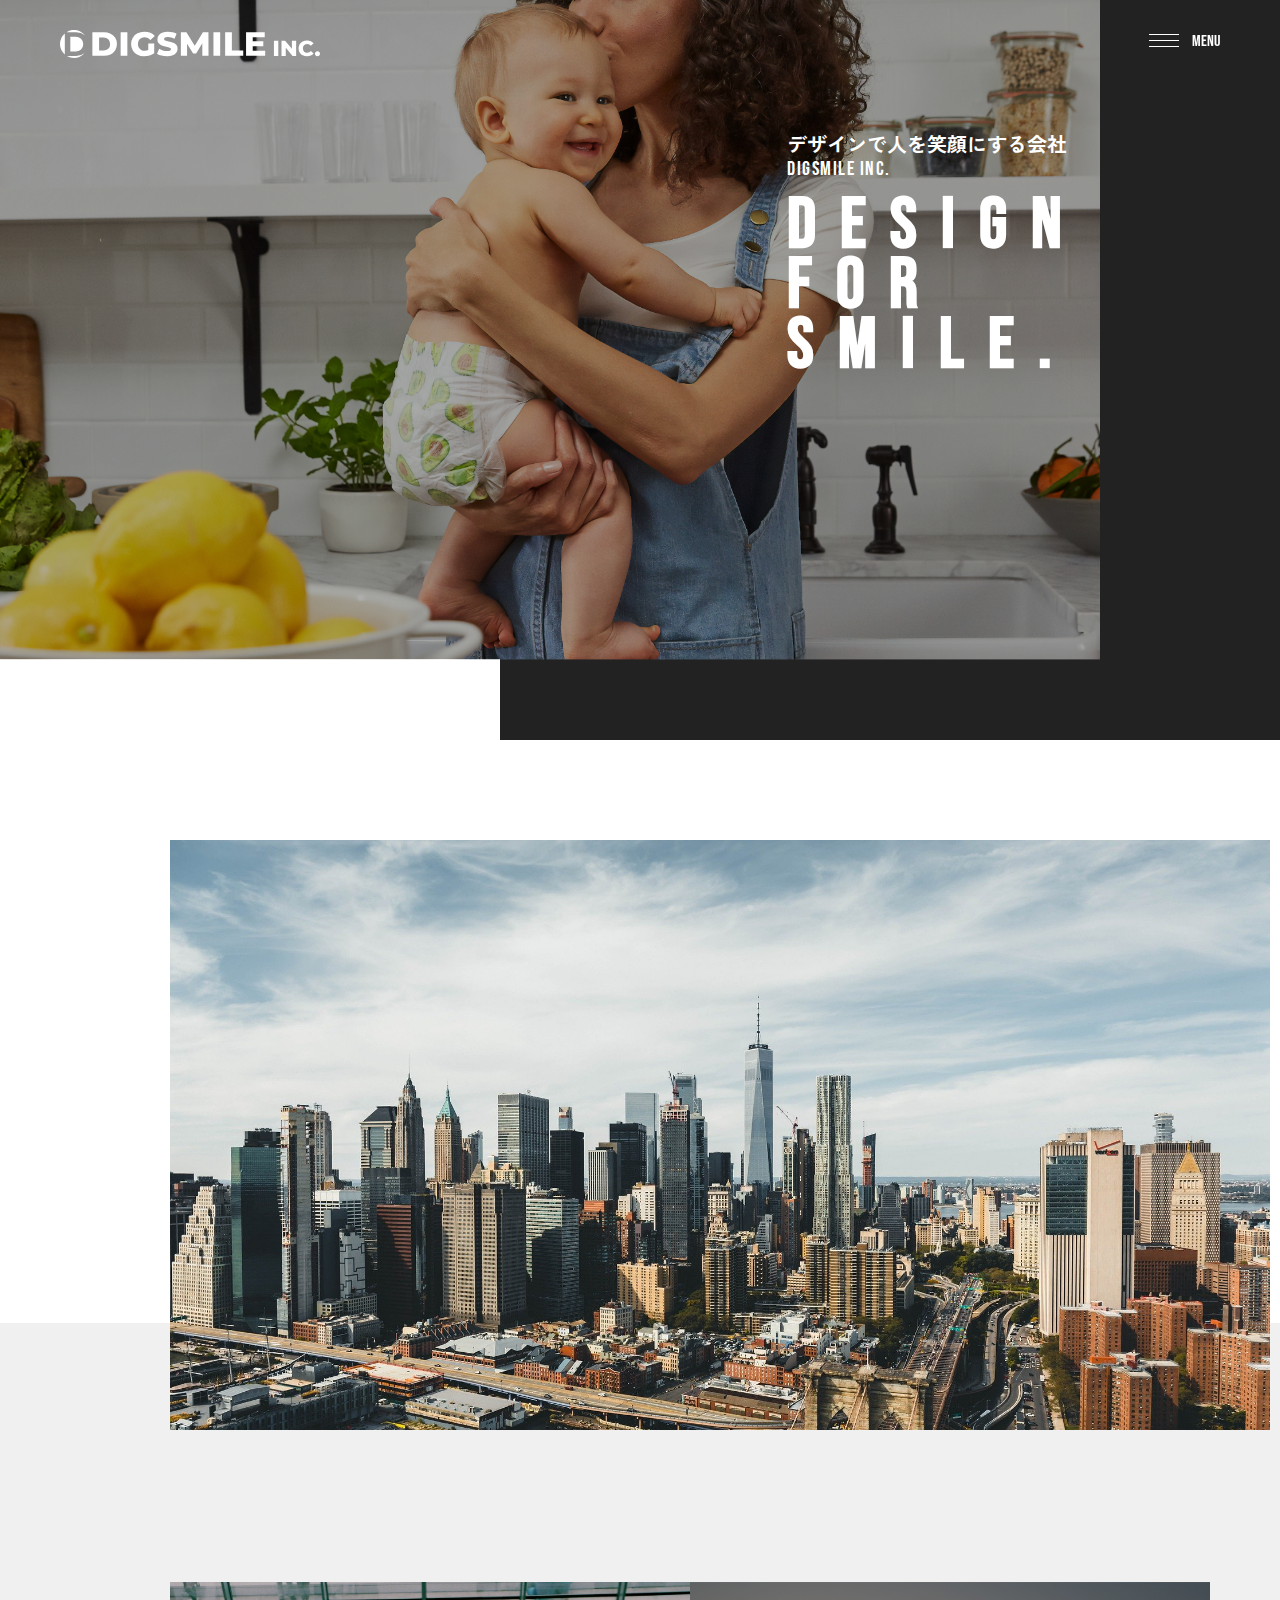
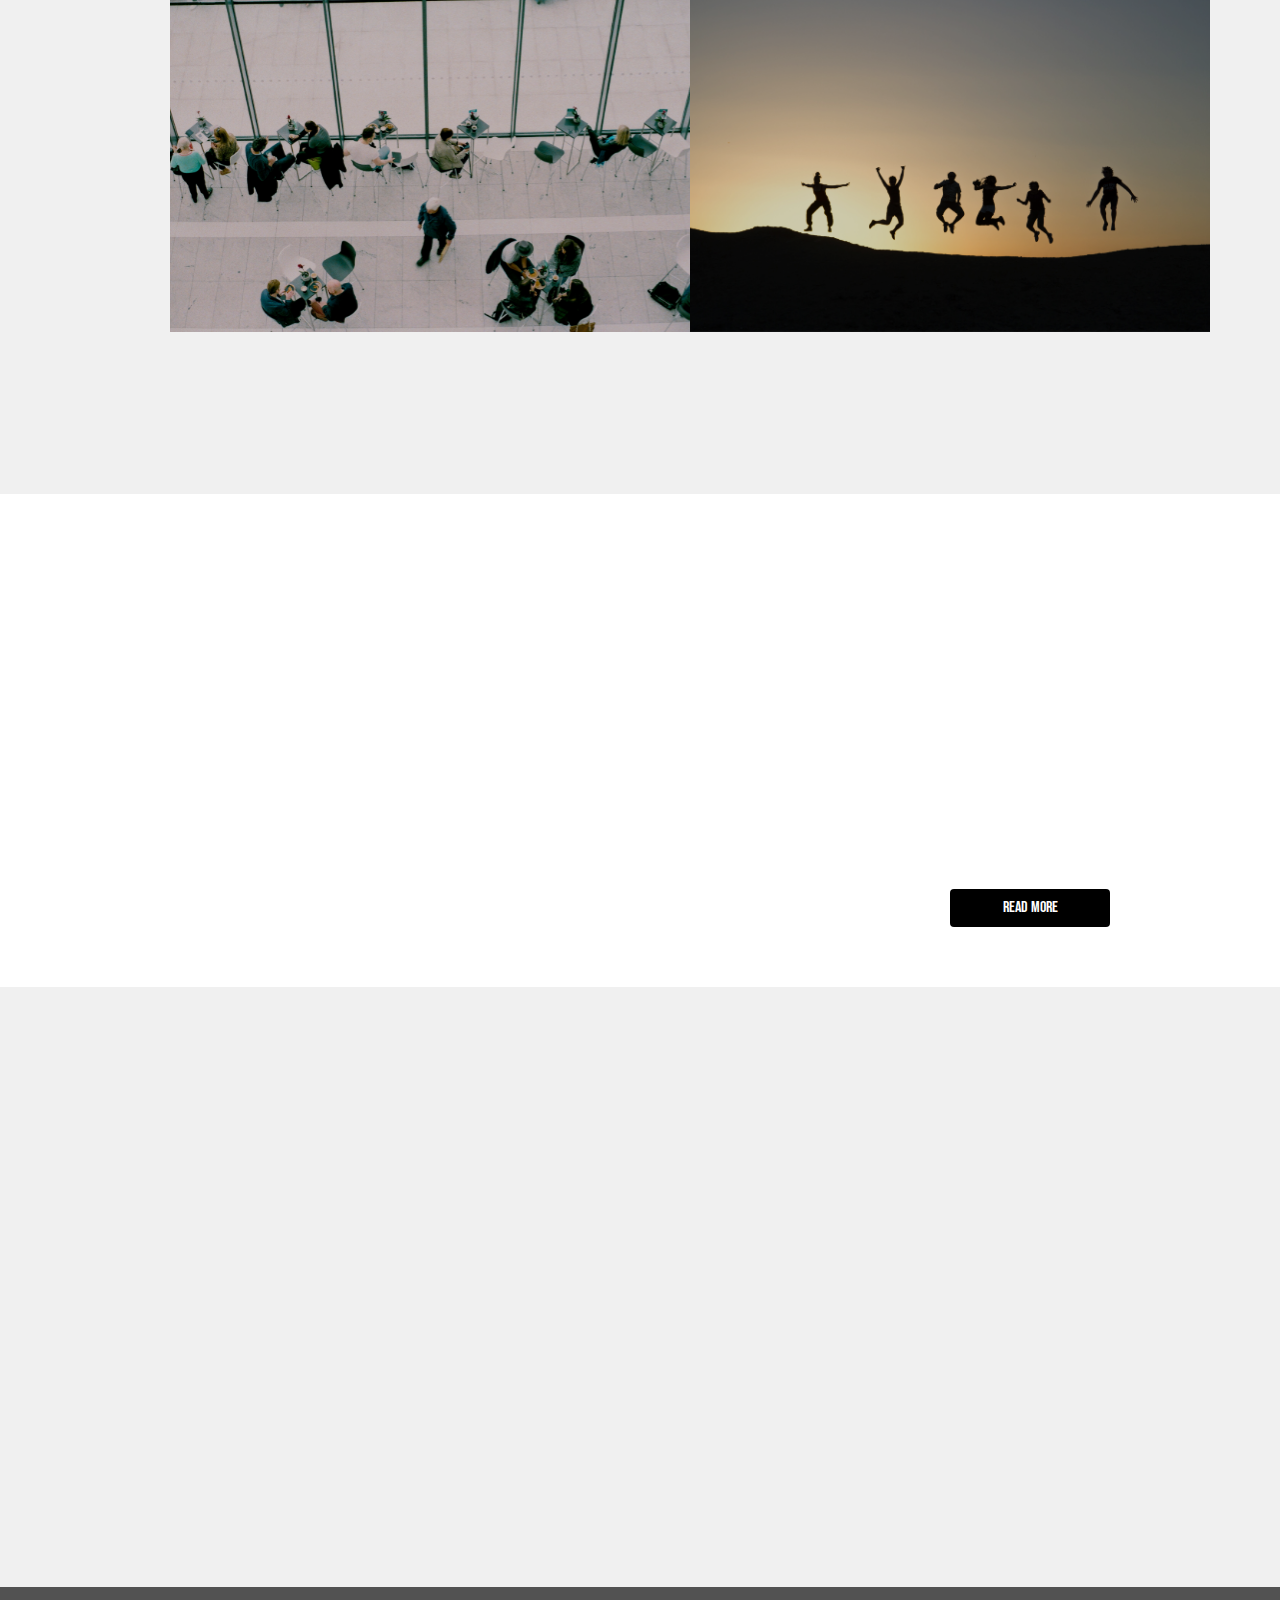
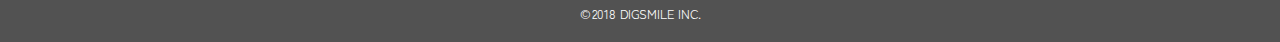
==== commit d158f1c4: "レスポンシブ対応完了" ====
--- a/index.html
+++ b/index.html
@@ -35,7 +35,7 @@
           <li><a href="#works_culture" id="works">WORKS</a></li>
           <li><a href="#works_culture" id="culture">CULTURE</a></li>
           <li><a href="#latest_topics" id="topics">TOPICS</a></li>
-          <li><a href="#contact" id="contact">CONTACT</a></li>
+          <li><a href="#contact_main" id="contact">CONTACT</a></li>
         </ul>
       </div>
       <div class="mask" id="mask"></div>
@@ -111,7 +111,7 @@
     <section id="contact_main" class="contact">
       <div class="contact_left">
         <h1>CONTACT</h1>
-        <p>制作の依頼、取材の依頼、IRや採用についての連絡・お問い合わせはコンタクトページから承っております。
+        <p>制作の依頼、取材の依頼、IRや採用についての連絡・お問い合わせはコンタクトページから承っております。<br>
           まずはお気軽にご連絡ください。担当者から改めて返信いたします。</p>
           <a href="contact.html" class="read_more_btn">READ MORE</a>
       </div>
--- a/css/style.css
+++ b/css/style.css
@@ -9,6 +9,19 @@
   width: 100%;
   padding: 30px 60px;
   transition: 0.5s;
+}
+@media screen and (max-width: 900px) {
+  .header {
+    padding: 20px 15px;
+  }
+  .header .site_logo {
+    width: 169px;
+    height: 20px;
+    z-index: 999;
+  }
+  .header .site_logo a img {
+    width: 100%;
+  }
 }
 .header .menu {
   width: 74px;
@@ -78,6 +91,11 @@
   transition: 0.5s;
   transition-delay: 0;
 }
+@media screen and (max-width: 900px) {
+  .header .mask_menu {
+    width: 100%;
+  }
+}
 .header .mask_menu img {
   margin-bottom: 19px;
 }
@@ -127,6 +145,12 @@
   z-index: 10;
   overflow: hidden;
 }
+@media screen and (max-width: 900px) {
+  .mainvisual .mainvisual_left_img {
+    width: 287px;
+    height: 667px;
+  }
+}
 .mainvisual .mainvisual_left_img .mainvisual_img {
   position: relative;
   width: 100%;
@@ -137,6 +161,14 @@
   transform: scale(1.13);
   object-position: left 0px top 33px;
   position: relative;
+}
+@media screen and (max-width: 900px) {
+  .mainvisual .mainvisual_left_img .mainvisual_img img {
+    height: 100%;
+    object-fit: cover;
+    transform: scale(1);
+    object-position: center;
+  }
 }
 .mainvisual .mainvisual_left_img .mainvisual_img::after {
   content: "";
@@ -166,6 +198,11 @@
   right: 0;
   top: 0;
 }
+@media screen and (max-width: 900px) {
+  .mainvisual .mainvisual_right {
+    width: 283px;
+  }
+}
 .mainvisual .mainvisual_right_about {
   height: 463px;
 }
@@ -178,6 +215,12 @@
   right: 0;
   top: 0;
 }
+@media screen and (max-width: 900px) {
+  .mainvisual .mainvisual_text {
+    margin-top: 179px;
+    margin-right: 10px;
+  }
+}
 .mainvisual .mainvisual_text p:nth-child(1) {
   font-size: 1.25rem;
   font-weight: bold;
@@ -203,11 +246,25 @@
   margin-top: 100px;
   position: relative;
 }
+@media screen and (max-width: 900px) {
+  .about {
+    margin-top: 140px;
+    padding: 0;
+    width: 100%;
+  }
+}
 .about .about_cotainer {
   background-image: url("../image/skyline-4582510_1920.png");
   width: 1100px;
   height: 590px;
   padding: 110px 60px 0 60px;
+}
+@media screen and (max-width: 900px) {
+  .about .about_cotainer {
+    padding: 50px 15px;
+    width: 100%;
+    height: 574px;
+  }
 }
 .about .about_cotainer .about_content {
   border-radius: 2px;
@@ -219,6 +276,12 @@
   opacity: 0;
   transition: 3s;
   transition-delay: 0;
+}
+@media screen and (max-width: 900px) {
+  .about .about_cotainer .about_content {
+    width: 100%;
+    height: 100%;
+  }
 }
 .about .about_cotainer .about_content h1 {
   font-size: 2.5rem;
@@ -254,14 +317,31 @@
   top: 483px;
   z-index: -1;
 }
+@media screen and (max-width: 900px) {
+  .about .backgroud_beige {
+    width: 100%;
+    height: 1080px;
+  }
+}
 
 .works_culture {
   padding: 80px 170px 0 170px;
   overflow: hidden;
 }
+@media screen and (max-width: 900px) {
+  .works_culture {
+    padding: 50px 15px;
+    width: 100%;
+  }
+}
 .works_culture .works_culture_content {
   display: flex;
   justify-content: space-between;
+}
+@media screen and (max-width: 900px) {
+  .works_culture .works_culture_content {
+    flex-direction: column;
+  }
 }
 .works_culture .works_culture_content .works h1, .works_culture .works_culture_content .culture h1 {
   font-size: 2.3rem;
@@ -273,6 +353,16 @@
   transform: translateX(0px);
   transition: 2s;
 }
+@media screen and (max-width: 900px) {
+  .works_culture .works_culture_content .works.active h1, .works_culture .works_culture_content .culture.active h1 {
+    margin-top: 30px;
+  }
+}
+@media screen and (max-width: 900px) {
+  .works_culture .works_culture_content .works .image_a img, .works_culture .works_culture_content .culture .image_a img {
+    width: 100%;
+  }
+}
 .works_culture .works_culture_content .works p, .works_culture .works_culture_content .culture p {
   margin: 25px 0;
   font-size: 1.2rem;
@@ -310,6 +400,12 @@
 .latest_topics {
   padding: 120px 170px 60px 170px;
   overflow: hidden;
+}
+@media screen and (max-width: 900px) {
+  .latest_topics {
+    padding: 50px 15px;
+    width: 100%;
+  }
 }
 .latest_topics .latest_topics_title {
   font-size: 2.1rem;
@@ -330,6 +426,11 @@
   transition: 1.3s;
   transition-delay: 0.8s;
 }
+@media screen and (max-width: 900px) {
+  .latest_topics .topics {
+    width: 100%;
+  }
+}
 .latest_topics .topics .date {
   font-family: "Zen Kaku Gothic New";
   color: #999999;
@@ -358,6 +459,12 @@
   padding: 10px 0;
   text-align: center;
 }
+@media screen and (max-width: 900px) {
+  .latest_topics .read_more_btn {
+    margin-left: 0;
+    margin-right: auto;
+  }
+}
 
 .contact {
   padding: 60px 170px 120px 170px;
@@ -365,11 +472,24 @@
   display: flex;
   justify-content: space-between;
   overflow: hidden;
+}
+@media screen and (max-width: 900px) {
+  .contact {
+    padding: 50px 15px;
+    width: 100%;
+    flex-direction: column-reverse;
+  }
 }
 .contact .contact_left {
   width: 440px;
   padding: 70px 0;
   overflow: hidden;
+}
+@media screen and (max-width: 900px) {
+  .contact .contact_left {
+    width: 100%;
+    padding: 30px 0 0 0;
+  }
 }
 .contact .contact_left h1 {
   font-size: 2.5rem;
@@ -399,6 +519,9 @@
   transition: 1.3s;
   transition-delay: 0.8s;
 }
+.contact .contact_right img {
+  width: 100%;
+}
 
 .contact.active .contact_left h1 {
   transform: translateX(0px);
@@ -425,6 +548,11 @@
   font-family: "Zen Kaku Gothic New";
   font-size: 0.8rem;
 }
+@media screen and (max-width: 900px) {
+  .footer p {
+    font-size: 0.625rem;
+  }
+}
 
 .vision {
   padding: 120px 629px 120px 396px;
@@ -432,6 +560,12 @@
   opacity: 0;
   transition: 1.3s;
   transition-delay: 0;
+}
+@media screen and (max-width: 900px) {
+  .vision {
+    padding: 50px 15px 80px 15px;
+    width: 100%;
+  }
 }
 .vision .vision_title {
   font-size: 2.15rem;
@@ -460,8 +594,20 @@
   transition: 1.3s;
   transition-delay: 0;
 }
+@media screen and (max-width: 900px) {
+  .ceo_message {
+    padding: 50px 15px;
+    flex-direction: column;
+  }
+}
 .ceo_message img {
   position: absolute;
+}
+@media screen and (max-width: 900px) {
+  .ceo_message img {
+    width: 340px;
+    left: 0;
+  }
 }
 .ceo_message .ceo_message_right {
   margin-left: auto;
@@ -473,6 +619,15 @@
   border-radius: 3px;
   margin-bottom: 120px;
 }
+@media screen and (max-width: 900px) {
+  .ceo_message .ceo_message_right {
+    height: 100%;
+    width: 100%;
+    margin-top: 130px;
+    margin-bottom: 0;
+    padding: 123px 25px 43px 25px;
+  }
+}
 .ceo_message .ceo_message_right h1 {
   font-size: 3rem;
   letter-spacing: 3px;
@@ -481,6 +636,11 @@
 .ceo_message .ceo_message_right p {
   line-height: 29px;
 }
+@media screen and (max-width: 900px) {
+  .ceo_message .ceo_message_right p {
+    line-height: 25px;
+  }
+}
 
 .ceo_message.active {
   transform: translateY(0px);
@@ -496,6 +656,12 @@
   opacity: 0;
   transition: 1.3s;
   transition-delay: 0;
+}
+@media screen and (max-width: 900px) {
+  .company {
+    padding: 50px 15px;
+    margin: 0;
+  }
 }
 .company h1 {
   font-size: 2.5rem;
@@ -508,6 +674,11 @@
   width: 800px;
   margin-left: auto;
 }
+@media screen and (max-width: 900px) {
+  .company .company_container_top {
+    width: 100%;
+  }
+}
 .company .company_container_top .company_container_top_detail {
   margin-bottom: 50px;
 }
@@ -525,10 +696,20 @@
   font-family: "Bebas Neue";
   padding-bottom: 10px;
 }
+@media screen and (max-width: 900px) {
+  .company .company_container_top .company_container_top_detail .company_container_top_part p:first-of-type {
+    width: 39%;
+  }
+}
 .company .company_container_top .company_container_top_detail .company_container_top_part p:last-of-type {
   width: 28%;
   padding-bottom: 10px;
 }
+@media screen and (max-width: 900px) {
+  .company .company_container_top .company_container_top_detail .company_container_top_part p:last-of-type {
+    width: 61%;
+  }
+}
 
 .company.active {
   transform: translateY(0px);
@@ -541,6 +722,12 @@
   padding: 0 370px;
   margin: 120px 0;
 }
+@media screen and (max-width: 900px) {
+  .contact_container {
+    padding: 50px 15px;
+    margin: 30px 0;
+  }
+}
 .contact_container .contact_description {
   margin-bottom: 55px;
 }
@@ -548,14 +735,34 @@
   margin: 15px 0px 40px 0;
   display: flex;
 }
+@media screen and (max-width: 900px) {
+  .contact_container .form_part_checkbox {
+    flex-direction: column;
+    margin-bottom: 20px;
+  }
+}
 .contact_container .form_part_checkbox .contact_container_part, .contact_container .form_part_checkbox .contact_container_part2 {
   width: 15%;
 }
+@media screen and (max-width: 900px) {
+  .contact_container .form_part_checkbox .contact_container_part, .contact_container .form_part_checkbox .contact_container_part2 {
+    display: flex;
+    width: 100%;
+    margin-bottom: 10px;
+  }
+}
 .contact_container .form_part_checkbox .contact_container_part input, .contact_container .form_part_checkbox .contact_container_part2 input {
   margin-right: 9px;
 }
 .contact_container .form_part_checkbox .contact_container_part2 {
   width: 33%;
+}
+@media screen and (max-width: 900px) {
+  .contact_container .form_part_checkbox .contact_container_part2 {
+    display: flex;
+    width: 100%;
+    margin-bottom: 10px;
+  }
 }
 .contact_container .form_part {
   display: flex;
